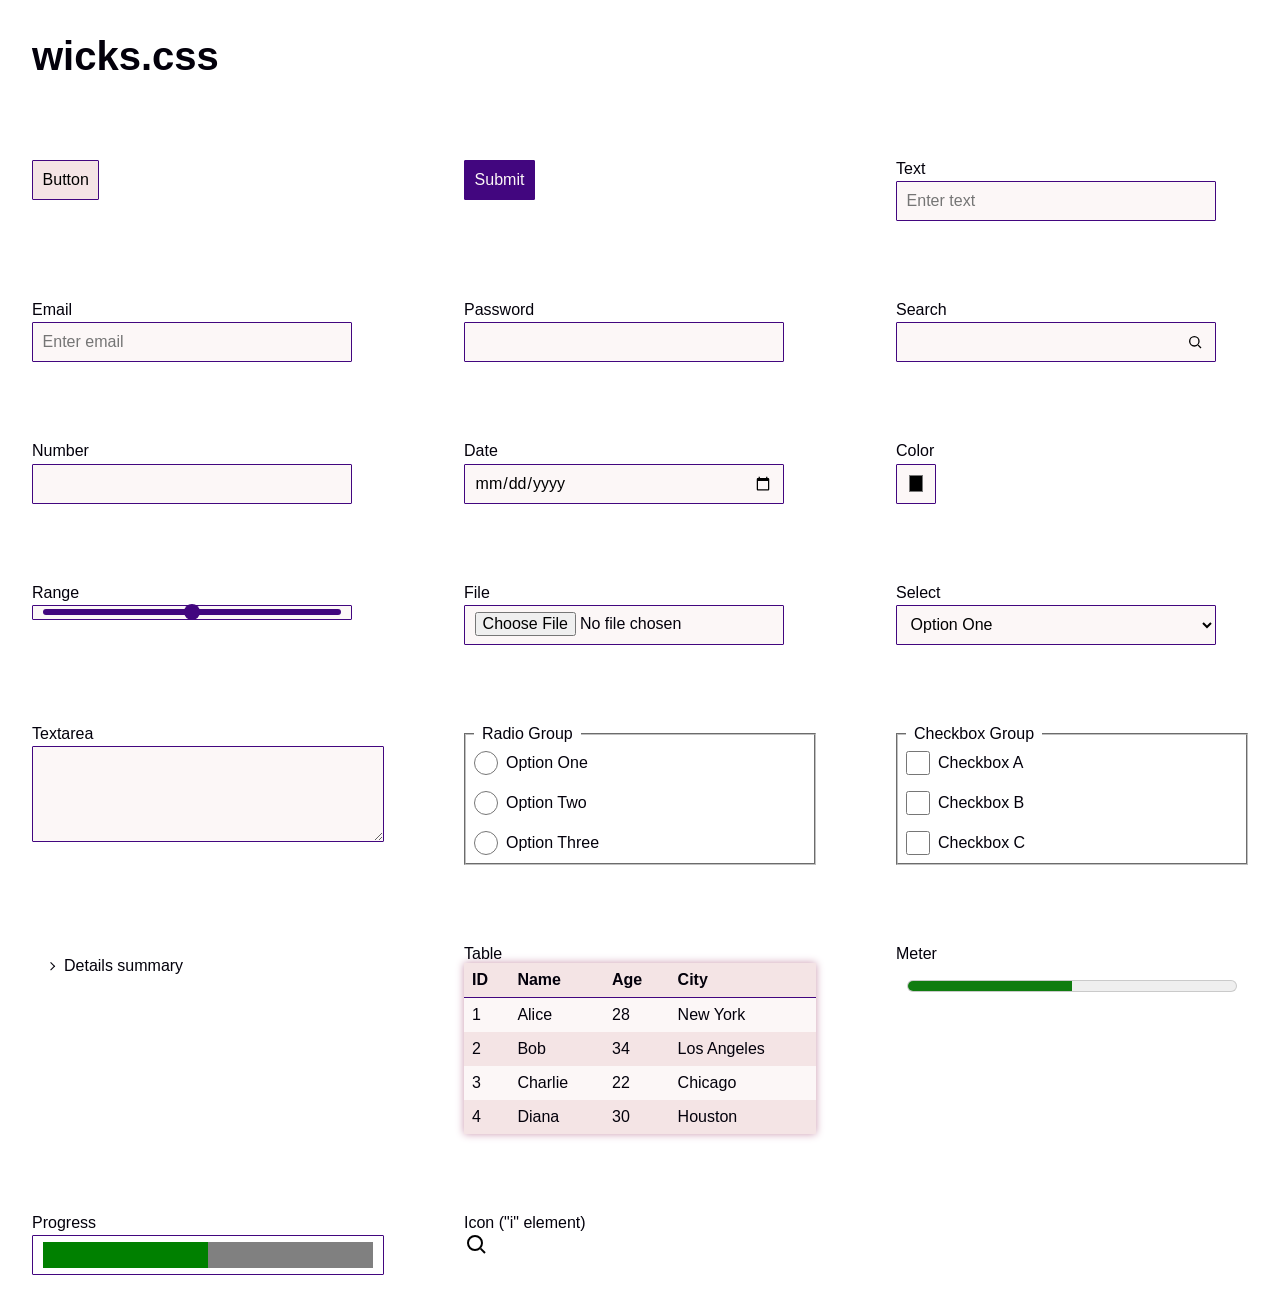
==== index.html @ b08d4894 "Initial commit" ====
<!DOCTYPE html>
<html>

<head>
    <link rel="stylesheet" href="wicks.css" />
    <style>
        body {
            margin: 0;
            padding: 2rem;
            display: grid;
            grid-template-columns: repeat(auto-fit, minmax(300px, 1fr));
            gap: 5rem;
        }
    </style>
</head>

<body>
    <div style="grid-column: 1/-1">
        <h1>wicks.css</h1>
    </div>

    <div>
        <button type="button">Button</button>
    </div>

    <div>
        <button type="submit">Submit</button>
    </div>

    <div>
        <label for="text">Text</label>
        <input id="text" type="text" placeholder="Enter text" />
    </div>

    <div>
        <label for="email">Email</label>
        <input id="email" type="email" placeholder="Enter email" />
    </div>

    <div>
        <label for="password">Password</label>
        <input id="password" type="password" />
    </div>

    <div>
        <label for="search">Search</label>
        <input id="search" type="search" />
    </div>

    <div>
        <label for="number">Number</label>
        <input id="number" type="number" />
    </div>

    <div>
        <label for="date">Date</label>
        <input id="date" type="date" />
    </div>

    <div>
        <label for="color">Color</label>
        <input id="color" type="color" />
    </div>

    <div>
        <label for="range">Range</label>
        <input id="range" type="range" min="0" max="100" />
    </div>

    <div>
        <label for="file">File</label>
        <input id="file" type="file" />
    </div>

    <div>
        <label for="select">Select</label>
        <select id="select">
            <option>Option One</option>
            <option>Option Two</option>
            <option>Option Three</option>
        </select>
    </div>

    <div>
        <label for="textarea">Textarea</label>
        <textarea id="textarea" rows="4"></textarea>
    </div>

    <div>
        <fieldset>
            <legend>Radio Group</legend>
            <div class="inline-group">
                <label>
                    <input type="radio" name="radio-group" value="one" />
                    Option One
                </label>
                <label>
                    <input type="radio" name="radio-group" value="two" />
                    Option Two
                </label>
                <label>
                    <input type="radio" name="radio-group" value="three" />
                    Option Three
                </label>
            </div>
        </fieldset>
    </div>

    <div>
        <fieldset>
            <legend>Checkbox Group</legend>
            <label>
                <input type="checkbox" value="a" name="checkbox" />
                Checkbox A
            </label>
            <label>
                <input type="checkbox" value="b" name="checkbox" />
                Checkbox B
            </label>
            <label>
                <input type="checkbox" value="c" name="checkbox" />
                Checkbox C
            </label>
        </fieldset>
    </div>



    <div>
        <details>
            <summary>Details summary</summary>
            <div>Details content</div>
        </details>
    </div>
    <div>

        <div>Table</div>
        <table>
            <thead>
                <tr>
                    <th>ID</th>
                    <th>Name</th>
                    <th>Age</th>
                    <th>City</th>
                </tr>
            </thead>
            <tbody>
                <tr>
                    <td>1</td>
                    <td>Alice</td>
                    <td>28</td>
                    <td>New York</td>
                </tr>
                <tr>
                    <td>2</td>
                    <td>Bob</td>
                    <td>34</td>
                    <td>Los Angeles</td>
                </tr>
                <tr>
                    <td>3</td>
                    <td>Charlie</td>
                    <td>22</td>
                    <td>Chicago</td>
                </tr>
                <tr>
                    <td>4</td>
                    <td>Diana</td>
                    <td>30</td>
                    <td>Houston</td>
                </tr>
            </tbody>
        </table>
    </div>

    <div>
        <label for="meter">Meter</label>
        <meter id="meter" min="0" max="100" value="50"></meter>
    </div>

    <div>
        <label for="progress">Progress</label>
        <progress id="progress" min="0" max="100" value="50"></progress>
    </div>

    <div>
        <div>Icon ("i" element)</div>
        <i data-icon="magnifying-glass"></i>
    </div>

</body>

</html>
---- wicks.css ----
/* sw.css v0.2 Feb 2026 */

:root {
    --primary: #3f568b;
    --primary: rgb(66, 6, 127);
    --secondary: rgb(233, 100, 52);
    --white: color-mix(in oklch, white 97%, var(--primary) 3%);
    --black: color-mix(in oklch, black 75%, var(--primary) 25%);
    --primaryLighter: color-mix(in oklch, white 90%, var(--primary) 10%);
    --primaryLight: color-mix(in oklch, white 60%, var(--primary) 40%);
    --primaryDark: color-mix(in oklch, black 25%, var(--primary) 75%);
    --primaryDarker: color-mix(in oklch, black 50%, var(--primary) 50%);
    --secondaryLighter: color-mix(in oklch, white 90%, var(--secondary) 10%);
    --secondaryLight: color-mix(in oklch, white 60%, var(--secondary) 40%);
    --secondaryDark: color-mix(in oklch, black 25%, var(--secondary) 75%);
    --secondaryDarker: color-mix(in oklch, black 50%, var(--secondary) 50%);



    --danger: red;

    --border: 1px solid var(--primary);
    --borderDanger: 1px solid var(--danger);
    --boxShadow: 0px 0px .5em var(--primaryLight);
    --boxShadowDark: 0px 0px .15em var(--primaryDark);
    --boxShadowInset: 0px 0px 0px .03em var(--primary) inset;

    --dropShadow: drop-shadow(0px 0px 2px var(--primaryDark));


    font: normal 16px Segoe UI, Roboto, Helvetica Neue, Arial, sans-serif;
    color: var(--black);
    accent-color: var(--primaryLight);
    box-sizing: border-box;
    interpolate-size: allow-keywords;

}

* {
    font: inherit;
    margin: 0;
    padding: 0;
    scrollbar-width: thin;
    scrollbar-color: #888 transparent;

    accent-color: var(--primaryLight);

    &,
    &::before,
    &::after {
        box-sizing: border-box;
    }

    &::-webkit-scrollbar {
        width: 3px;
        height: 3px;
    }

    &::-webkit-scrollbar-thumb {
        background: #ccc;
        border-radius: 3px;
    }

    &::-webkit-scrollbar-track {
        background: transparent;
    }
}

::selection {
    background-color: var(--primary);
    color: var(--white);
}


h1, h2, h3, h4, h5, h6 {
  font-weight: 600;
  line-height: 1.2;
}

h1 { font-size: 2.5rem; }
h2 { font-size: 2rem; }
h3 { font-size: 1.75rem; }
h4 { font-size: 1.5rem; }
h5 { font-size: 1.25rem; }
h6 { font-size: 1rem; }

p {
  margin: 0 0 1rem 0;
  line-height: 1.6;
}



a {
    color: var(--secondary);
    text-decoration-line: underline;
    text-decoration-color: transparent;
    text-decoration-thickness: 1px;
    text-underline-offset: 0.15em;
    transition: color 0.1s ease-out, background-color 0.1s ease-out, text-decoration-color 0.1s ease-out, box-shadow 0.1s ease-out;

    &:link {
        text-decoration-color: transparent;
    }

    &:visited {
        color: var(--secondaryDark);
    }

    &:hover {
        text-decoration-color: initial;
    }

    &:focus {
        outline: none;
    }

    &:focus-visible {
        text-decoration-color: initial;
        box-shadow: var(--boxShadow);
    }

    &:active {
        color: var(--secondaryDark);
        text-decoration-color: var(--secondaryDark);
    }
}



ul,
ol {
    list-style: none;
}

label {
    display: block;
    width: fit-content;
    margin-bottom: .2em;
}

label:has(input[type="checkbox"]),
label:has(input[type="radio"]) {
    width: 100%;
    display: grid;
    grid-template-columns: min-content 1fr;
    align-items: center;
    justify-items: start;
    gap: .5em;
    padding: .5em;
    margin: 0px;
    cursor: pointer;
    border-radius: .2em;
    transition: background-color .1s ease-out;
    user-select: none;

    /* &:focus-within {
        box-shadow: var(--boxShadow), var(--boxShadowInset);
    } */

    &:hover {
        background-color: var(--primaryLighter);
    }


}

input[type="radio"],
input[type="checkbox"] {
    cursor: pointer;

    height: 1.5rem;
    width: 1.5rem;
    accent-color: var(--secondary);

    &:focus,
    focus-visible {
        /* outline: 0px; */
    }
}

button,
select,
input:not([type="checkbox"], [type="radio"]),
textarea,
meter,
progress {

    width: 100%;
    height: 2.5rem;
    display: block;
    padding: .4rem .6rem;
    outline: 0;
    border: var(--border);
    border-radius: 1px;

    &:disabled {
        /* Probably needs to be more gray */
        cursor: initial;
        opacity: .7;
        filter: grayscale(.8)
    }

    &:hover:not(:disabled, :focus, :focus-visible, :focus-within) {
        box-shadow: var(--boxShadow);
    }

    &:is(form.submitted :invalid) {
        border: var(--borderDanger);
    }

    &:focus,
    &:focus-within,
    &:focus-visible {
        /* box-shadow: var(--boxShadow), var(--boxShadowInset); */
        filter: drop-shadow(0px 0px 2px var(--primaryDark));
    }

    &:is(button) {
        display: grid;
        place-items: center;
        min-width: 4rem;
        width: fit-content;
        max-width: 100%;
        /* todo Text will wrap, needs line stuff to keep it on 1 line */
        text-wrap: balance;
        user-select: none;
        cursor: pointer;
        background-color: var(--primaryLighter);

        &:active:not(:disabled) {
            box-shadow: var(--boxShadow), var(--boxShadowInset), var(--boxShadowDark);
        }

        &[type="submit"] {
            /* Needs better focus state */
            color: var(--white);
            background-color: var(--primary);
        }

        &.danger {
            color: var(--white);
            background-color: var(--danger);
        }
    }

    &:is(select) {
        cursor: pointer;
        background-color: var(--white);
        width: clamp(7rem, 20rem, 100%);

        &:focus,
        &:focus-visible {
            background-color: var(--primaryLighter);
        }
    }

    &:is(input) {
        background-color: var(--white);
        width: clamp(7rem, 20rem, 100%);


        &:focus,
        &:focus-visible {
            background-color: var(--primaryLighter);
        }

        &[type="color"] {
            aspect-ratio: 1/1;
            width: unset;
            cursor: pointer;
        }

        &[type="search"] {
            --magnifyingGlass: url("data:image/svg+xml,%3Csvg xmlns='http://www.w3.org/2000/svg' viewBox='0 0 24 24' fill='none' stroke='currentColor' stroke-width='2'%3E%3Ccircle cx='11' cy='11' r='7'/%3E%3Cline x1='16.65' y1='16.65' x2='21' y2='21'/%3E%3C/svg%3E");
            background-image: var(--magnifyingGlass);
            background-repeat: no-repeat;
            background-size: 1rem;
            background-position: right 0.75rem center;
            padding-right: 2rem;
        }
    }

    &:is(textarea) {
        min-height: 6rem;
        resize: vertical;
        background-color: var(--white);

        &:focus,
        &:focus-visible {
            background-color: var(--primaryLighter);
        }
    }
}

fieldset {

    legend {
        cursor: default;
        margin: 0 .5rem;
        padding: 0 .5rem;
    }

}

form {
    display: grid;
    row-gap: .5rem;
    column-gap: 1.5rem;
    align-items: end;
    grid-template-columns: 1fr;
    padding: 1rem;
    min-width: 95vw;
    max-width: fit-content;

    .button-row {
        grid-column: 1/-1;
        margin-top: 1rem;
        display: flex;
        justify-content: end;
        gap: 1rem;
    }
}

table {
    width: 100%;
    border-collapse: collapse;
    background-color: var(--white);
    box-shadow: var(--boxShadow);
    color: var(--black);

    th,
    td {
        padding: .5em;
        text-align: left;
        vertical-align: middle;
    }

    thead {
        background-color: var(--primaryLighter);
        font-weight: 600;

        th {
            border-bottom: 1px solid var(--primary);
        }
    }

    tbody {
        tr {
            &:nth-child(even) {
                background-color: var(--primaryLighter);
            }
        }
    }

    tfoot {
        background-color: var(--primaryLighter);
        font-weight: 500;

        td {
            border-top: 1px solid var(--primary);
        }
    }

}

i {
    display: block;
    height: 1.5rem;
    width: 1.5rem;

    &::before {
        content: "";
        display: block;
        background-repeat: no-repeat;
        background-size: 1rem;
        background-position: right 0.75rem center;
    }

    &[data-icon="magnifying-glass"] {
        background-image: url("data:image/svg+xml,%3Csvg xmlns='http://www.w3.org/2000/svg' viewBox='0 0 24 24' fill='none' stroke='currentColor' stroke-width='2'%3E%3Ccircle cx='11' cy='11' r='7'/%3E%3Cline x1='16.65' y1='16.65' x2='21' y2='21'/%3E%3C/svg%3E");
    }

}

@property --caret-angle {
    syntax: "<angle>";
    inherits: true;
    initial-value: -45deg;
}

details {
    --angle: -45deg;
    overflow: hidden;

    summary {
        display: flex;
        align-items: center;
        gap: 0.6rem;
        cursor: pointer;
        padding: 0.75rem 1rem;
        user-select: none;
        list-style: none;

        &::marker,
        &::-webkit-details-marker {
            display: none;
            content: "";
        }

        &::before {
            content: "";
            width: 0.4rem;
            height: 0.4rem;
            border-right: 1.5px solid currentColor;
            border-bottom: 1.5px solid currentColor;
            transform: rotate(var(--caret-angle));
            transform-origin: center;
            transition: --caret-angle 0.1s ease-out;
            flex: none;
        }

        &:hover {
            background: var(--primaryLighter);
        }

        &:active {
            background: var(--primaryLight);
        }
    }

    &[open] {
        box-shadow: var(--boxShadow);
        --caret-angle: 45deg;

        summary {
            background-color: var(--primaryLighter);
        }

    }

    &::details-content {
        block-size: 0;
        overflow: hidden;
        content-visibility: hidden;
        transition: block-size 0.2s ease-out, content-visibility 0.2s allow-discrete;
    }

    &[open]::details-content {
        block-size: auto;
        content-visibility: visible;
    }
}

progress {}

meter {}

input[type="range"] {
    -webkit-appearance: none;
    /* removes default styling */
    width: 200px;
    height: 6px;
    background: transparent;
    /* needed for Firefox */
    cursor: pointer;
}

/* Chrome, Safari, Edge */
input[type="range"]::-webkit-slider-runnable-track {
    height: 6px;
    background: var(--primary);
    border-radius: 3px;
}

/* Firefox */
input[type="range"]::-moz-range-track {
    height: 6px;
    background: var(--primary);
    border-radius: 3px;
}

/* Thumb styling (optional) */
input[type="range"]::-webkit-slider-thumb {
    -webkit-appearance: none;
    width: 16px;
    height: 16px;
    background: var(--primary);
    border-radius: 50%;
    margin-top: -5px;
    /* centers thumb on track */
}

input[type="range"]::-moz-range-thumb {
    width: 16px;
    height: 16px;
    background: var(--primary);
    border-radius: 50%;
    border: none;
}

/* Card */
article {

}

section {

}

aside {

}
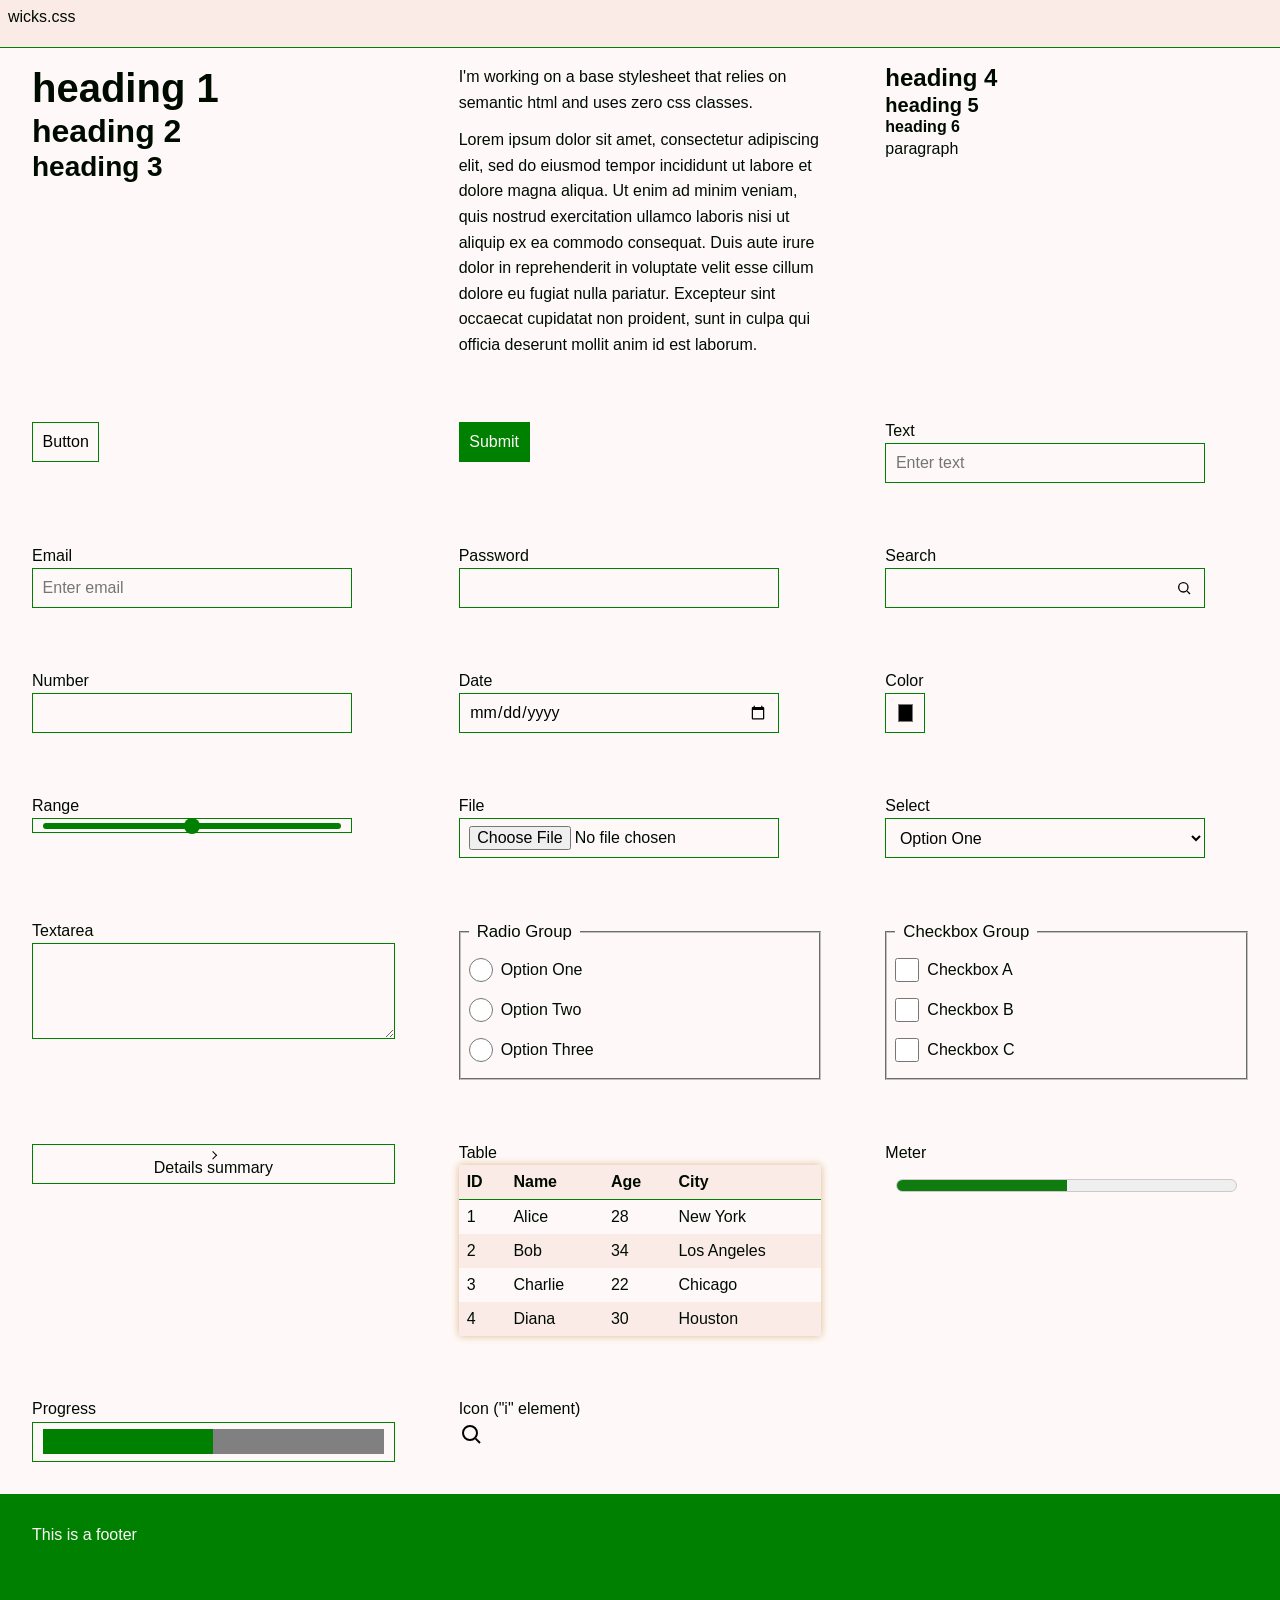
==== commit 1229a2ea: "update" ====
--- a/index.html
+++ b/index.html
@@ -2,191 +2,210 @@
 <html>
 
 <head>
+    <title>wicks.css</title>
     <link rel="stylesheet" href="wicks.css" />
-    <style>
-        body {
-            margin: 0;
-            padding: 2rem;
-            display: grid;
-            grid-template-columns: repeat(auto-fit, minmax(300px, 1fr));
-            gap: 5rem;
-        }
-    </style>
 </head>
 
 <body>
-    <div style="grid-column: 1/-1">
-        <h1>wicks.css</h1>
-    </div>
-
-    <div>
-        <button type="button">Button</button>
-    </div>
-
-    <div>
-        <button type="submit">Submit</button>
-    </div>
-
-    <div>
-        <label for="text">Text</label>
-        <input id="text" type="text" placeholder="Enter text" />
-    </div>
-
-    <div>
-        <label for="email">Email</label>
-        <input id="email" type="email" placeholder="Enter email" />
-    </div>
-
-    <div>
-        <label for="password">Password</label>
-        <input id="password" type="password" />
-    </div>
-
-    <div>
-        <label for="search">Search</label>
-        <input id="search" type="search" />
-    </div>
-
-    <div>
-        <label for="number">Number</label>
-        <input id="number" type="number" />
-    </div>
-
-    <div>
-        <label for="date">Date</label>
-        <input id="date" type="date" />
-    </div>
-
-    <div>
-        <label for="color">Color</label>
-        <input id="color" type="color" />
-    </div>
-
-    <div>
-        <label for="range">Range</label>
-        <input id="range" type="range" min="0" max="100" />
-    </div>
-
-    <div>
-        <label for="file">File</label>
-        <input id="file" type="file" />
-    </div>
-
-    <div>
-        <label for="select">Select</label>
-        <select id="select">
-            <option>Option One</option>
-            <option>Option Two</option>
-            <option>Option Three</option>
-        </select>
-    </div>
-
-    <div>
-        <label for="textarea">Textarea</label>
-        <textarea id="textarea" rows="4"></textarea>
-    </div>
-
-    <div>
-        <fieldset>
-            <legend>Radio Group</legend>
-            <div class="inline-group">
+    <header>
+        wicks.css
+    </header>
+
+    <main style="display: grid; grid-template-columns: repeat(auto-fit, minmax(300px, 1fr)); gap: 4rem;">
+
+        <div>
+            <h1>heading 1</h1>
+            <h2>heading 2</h2>
+            <h3>heading 3</h3>
+        </div>
+
+        <div>
+            <p>I'm working on a base stylesheet that relies on semantic html and uses zero css classes.</p>
+
+            <p>Lorem ipsum dolor sit amet, consectetur adipiscing elit, sed do eiusmod tempor incididunt ut labore et
+                dolore magna aliqua. Ut enim ad minim veniam, quis nostrud exercitation ullamco laboris nisi ut aliquip
+                ex ea commodo consequat. Duis aute irure dolor in reprehenderit in voluptate velit esse cillum dolore eu
+                fugiat nulla pariatur. Excepteur sint occaecat cupidatat non proident, sunt in culpa qui officia
+                deserunt mollit anim id est laborum.</p>
+        </div>
+
+        <div>
+            <h4>heading 4</h4>
+            <h5>heading 5</h5>
+            <h6>heading 6</h6>
+            <p>paragraph</p>
+        </div>
+        <div>
+            <button type="button">Button</button>
+        </div>
+
+        <div>
+            <button type="submit">Submit</button>
+        </div>
+
+        <div>
+            <label for="text">Text</label>
+            <input id="text" type="text" placeholder="Enter text" />
+        </div>
+
+        <div>
+            <label for="email">Email</label>
+            <input id="email" type="email" placeholder="Enter email" />
+        </div>
+
+        <div>
+            <label for="password">Password</label>
+            <input id="password" type="password" />
+        </div>
+
+        <div>
+            <label for="search">Search</label>
+            <input id="search" type="search" />
+        </div>
+
+        <div>
+            <label for="number">Number</label>
+            <input id="number" type="number" />
+        </div>
+
+        <div>
+            <label for="date">Date</label>
+            <input id="date" type="date" />
+        </div>
+
+        <div>
+            <label for="color">Color</label>
+            <input id="color" type="color" />
+        </div>
+
+        <div>
+            <label for="range">Range</label>
+            <input id="range" type="range" min="0" max="100" />
+        </div>
+
+        <div>
+            <label for="file">File</label>
+            <input id="file" type="file" />
+        </div>
+
+        <div>
+            <label for="select">Select</label>
+            <select id="select">
+                <option>Option One</option>
+                <option>Option Two</option>
+                <option>Option Three</option>
+            </select>
+        </div>
+
+        <div>
+            <label for="textarea">Textarea</label>
+            <textarea id="textarea" rows="4"></textarea>
+        </div>
+
+        <div>
+            <fieldset>
+                <legend>Radio Group</legend>
+                <div class="inline-group">
+                    <label>
+                        <input type="radio" name="radio-group" value="one" />
+                        Option One
+                    </label>
+                    <label>
+                        <input type="radio" name="radio-group" value="two" />
+                        Option Two
+                    </label>
+                    <label>
+                        <input type="radio" name="radio-group" value="three" />
+                        Option Three
+                    </label>
+                </div>
+            </fieldset>
+        </div>
+
+        <div>
+            <fieldset>
+                <legend>Checkbox Group</legend>
                 <label>
-                    <input type="radio" name="radio-group" value="one" />
-                    Option One
+                    <input type="checkbox" value="a" name="checkbox" />
+                    Checkbox A
                 </label>
                 <label>
-                    <input type="radio" name="radio-group" value="two" />
-                    Option Two
+                    <input type="checkbox" value="b" name="checkbox" />
+                    Checkbox B
                 </label>
                 <label>
-                    <input type="radio" name="radio-group" value="three" />
-                    Option Three
+                    <input type="checkbox" value="c" name="checkbox" />
+                    Checkbox C
                 </label>
-            </div>
-        </fieldset>
-    </div>
-
-    <div>
-        <fieldset>
-            <legend>Checkbox Group</legend>
-            <label>
-                <input type="checkbox" value="a" name="checkbox" />
-                Checkbox A
-            </label>
-            <label>
-                <input type="checkbox" value="b" name="checkbox" />
-                Checkbox B
-            </label>
-            <label>
-                <input type="checkbox" value="c" name="checkbox" />
-                Checkbox C
-            </label>
-        </fieldset>
-    </div>
-
-
-
-    <div>
-        <details>
-            <summary>Details summary</summary>
-            <div>Details content</div>
-        </details>
-    </div>
-    <div>
-
-        <div>Table</div>
-        <table>
-            <thead>
-                <tr>
-                    <th>ID</th>
-                    <th>Name</th>
-                    <th>Age</th>
-                    <th>City</th>
-                </tr>
-            </thead>
-            <tbody>
-                <tr>
-                    <td>1</td>
-                    <td>Alice</td>
-                    <td>28</td>
-                    <td>New York</td>
-                </tr>
-                <tr>
-                    <td>2</td>
-                    <td>Bob</td>
-                    <td>34</td>
-                    <td>Los Angeles</td>
-                </tr>
-                <tr>
-                    <td>3</td>
-                    <td>Charlie</td>
-                    <td>22</td>
-                    <td>Chicago</td>
-                </tr>
-                <tr>
-                    <td>4</td>
-                    <td>Diana</td>
-                    <td>30</td>
-                    <td>Houston</td>
-                </tr>
-            </tbody>
-        </table>
-    </div>
-
-    <div>
-        <label for="meter">Meter</label>
-        <meter id="meter" min="0" max="100" value="50"></meter>
-    </div>
-
-    <div>
-        <label for="progress">Progress</label>
-        <progress id="progress" min="0" max="100" value="50"></progress>
-    </div>
-
-    <div>
-        <div>Icon ("i" element)</div>
-        <i data-icon="magnifying-glass"></i>
-    </div>
+            </fieldset>
+        </div>
+
+        <div>
+            <details>
+                <summary>Details summary</summary>
+                <div>Details content</div>
+            </details>
+        </div>
+        <div>
+
+            <div style="margin-bottom: .2rem;">Table</div>
+            <table>
+                <thead>
+                    <tr>
+                    <tr>
+                        <th>ID</th>
+                        <th>Name</th>
+                        <th>Age</th>
+                        <th>City</th>
+                    </tr>
+                </thead>
+                <tbody>
+                    <tr>
+                        <td>1</td>
+                        <td>Alice</td>
+                        <td>28</td>
+                        <td>New York</td>
+                    </tr>
+                    <tr>
+                        <td>2</td>
+                        <td>Bob</td>
+                        <td>34</td>
+                        <td>Los Angeles</td>
+                    </tr>
+                    <tr>
+                        <td>3</td>
+                        <td>Charlie</td>
+                        <td>22</td>
+                        <td>Chicago</td>
+                    </tr>
+                    <tr>
+                        <td>4</td>
+                        <td>Diana</td>
+                        <td>30</td>
+                        <td>Houston</td>
+                    </tr>
+                </tbody>
+            </table>
+        </div>
+
+        <div>
+            <label for="meter">Meter</label>
+            <meter id="meter" min="0" max="100" value="50"></meter>
+        </div>
+
+        <div>
+            <label for="progress">Progress</label>
+            <progress id="progress" min="0" max="100" value="50"></progress>
+        </div>
+
+        <div>
+            <div style="margin-bottom: .2rem;">Icon ("i" element)</div>
+            <i data-icon="magnifying-glass"></i>
+        </div>
+
+    </main>
+
+    <footer>This is a footer</footer>
 
 </body>
 
--- a/wicks.css
+++ b/wicks.css
@@ -1,513 +1,592 @@
-/* sw.css v0.2 Feb 2026 */
-
-:root {
-    --primary: #3f568b;
-    --primary: rgb(66, 6, 127);
-    --secondary: rgb(233, 100, 52);
-    --white: color-mix(in oklch, white 97%, var(--primary) 3%);
-    --black: color-mix(in oklch, black 75%, var(--primary) 25%);
-    --primaryLighter: color-mix(in oklch, white 90%, var(--primary) 10%);
-    --primaryLight: color-mix(in oklch, white 60%, var(--primary) 40%);
-    --primaryDark: color-mix(in oklch, black 25%, var(--primary) 75%);
-    --primaryDarker: color-mix(in oklch, black 50%, var(--primary) 50%);
-    --secondaryLighter: color-mix(in oklch, white 90%, var(--secondary) 10%);
-    --secondaryLight: color-mix(in oklch, white 60%, var(--secondary) 40%);
-    --secondaryDark: color-mix(in oklch, black 25%, var(--secondary) 75%);
-    --secondaryDarker: color-mix(in oklch, black 50%, var(--secondary) 50%);
-
-
-
-    --danger: red;
-
-    --border: 1px solid var(--primary);
-    --borderDanger: 1px solid var(--danger);
-    --boxShadow: 0px 0px .5em var(--primaryLight);
-    --boxShadowDark: 0px 0px .15em var(--primaryDark);
-    --boxShadowInset: 0px 0px 0px .03em var(--primary) inset;
-
-    --dropShadow: drop-shadow(0px 0px 2px var(--primaryDark));
-
-
-    font: normal 16px Segoe UI, Roboto, Helvetica Neue, Arial, sans-serif;
-    color: var(--black);
-    accent-color: var(--primaryLight);
-    box-sizing: border-box;
-    interpolate-size: allow-keywords;
-
-}
-
-* {
-    font: inherit;
-    margin: 0;
-    padding: 0;
-    scrollbar-width: thin;
-    scrollbar-color: #888 transparent;
-
-    accent-color: var(--primaryLight);
-
-    &,
-    &::before,
-    &::after {
+/* wicks.css v0.2 Feb 2026 */
+@layer sw {
+
+
+    :root {
+        --primary: #3f568b;
+        --primary: rgb(66 6 127);
+        --primary: green;
+        /* --secondary: rgb(233 100 52); */
+        --secondary: green;
+        --white: color-mix(in oklch, white 97%, var(--primary) 3%);
+        --black: color-mix(in oklch, black 75%, var(--primary) 25%);
+        --primaryLighter: color-mix(in oklch, white 90%, var(--primary) 10%);
+        --primaryLight: color-mix(in oklch, white 60%, var(--primary) 40%);
+        --primaryDark: color-mix(in oklch, black 25%, var(--primary) 75%);
+        --primaryDarker: color-mix(in oklch, black 50%, var(--primary) 50%);
+        --secondaryLighter: color-mix(in oklch, white 90%, var(--secondary) 10%);
+        --secondaryLight: color-mix(in oklch, white 60%, var(--secondary) 40%);
+        --secondaryDark: color-mix(in oklch, black 25%, var(--secondary) 75%);
+        --secondaryDarker: color-mix(in oklch, black 50%, var(--secondary) 50%);
+
+
+
+        --danger: red;
+
+        --border: 1px solid var(--primary);
+        --borderDanger: 1px solid var(--danger);
+        --boxShadow: 0px 0px .5em var(--primaryLight);
+        --boxShadowDark: 0px 0px .15em var(--primaryDark);
+        --boxShadowInset: 0px 0px 0px .03em var(--primary) inset;
+
+        --dropShadow: drop-shadow(0px 0px 2px var(--primaryDark));
+
+
+        --headerHeight: 3rem;
+
+
+        font: normal 16px Segoe UI, Roboto, Helvetica Neue, Arial, sans-serif;
+        color: var(--black);
+        accent-color: var(--primaryLight);
         box-sizing: border-box;
-    }
-
-    &::-webkit-scrollbar {
-        width: 3px;
-        height: 3px;
-    }
-
-    &::-webkit-scrollbar-thumb {
-        background: #ccc;
-        border-radius: 3px;
-    }
-
-    &::-webkit-scrollbar-track {
-        background: transparent;
-    }
-}
-
-::selection {
-    background-color: var(--primary);
-    color: var(--white);
-}
-
-
-h1, h2, h3, h4, h5, h6 {
-  font-weight: 600;
-  line-height: 1.2;
-}
-
-h1 { font-size: 2.5rem; }
-h2 { font-size: 2rem; }
-h3 { font-size: 1.75rem; }
-h4 { font-size: 1.5rem; }
-h5 { font-size: 1.25rem; }
-h6 { font-size: 1rem; }
-
-p {
-  margin: 0 0 1rem 0;
-  line-height: 1.6;
-}
-
-
-
-a {
-    color: var(--secondary);
-    text-decoration-line: underline;
-    text-decoration-color: transparent;
-    text-decoration-thickness: 1px;
-    text-underline-offset: 0.15em;
-    transition: color 0.1s ease-out, background-color 0.1s ease-out, text-decoration-color 0.1s ease-out, box-shadow 0.1s ease-out;
-
-    &:link {
+        interpolate-size: allow-keywords;
+
+    }
+
+    html,
+    body {
+        background-color: var(--white);
+        /* scrollbar-gutter: ; */
+    }
+
+
+    * {
+        font: inherit;
+        margin: 0;
+        padding: 0;
+        scrollbar-width: thin;
+        scrollbar-color: #888 transparent;
+
+        accent-color: var(--primaryLight);
+
+        &,
+        &::before,
+        &::after {
+            box-sizing: border-box;
+        }
+
+        &::-webkit-scrollbar {
+            width: 3px;
+            height: 3px;
+        }
+
+        &::-webkit-scrollbar-thumb {
+            background: #ccc;
+            border-radius: 3px;
+        }
+
+        &::-webkit-scrollbar-track {
+            background: transparent;
+        }
+    }
+
+    ::selection {
+        background-color: var(--primary);
+        color: var(--white);
+    }
+
+
+    h1,
+    h2,
+    h3,
+    h4,
+    h5,
+    h6 {
+        font-weight: 600;
+        line-height: 1.2;
+    }
+
+    h1 {
+        font-size: 2.5rem;
+    }
+
+    h2 {
+        font-size: 2rem;
+    }
+
+    h3 {
+        font-size: 1.75rem;
+    }
+
+    h4 {
+        font-size: 1.5rem;
+    }
+
+    h5 {
+        font-size: 1.25rem;
+    }
+
+    h6 {
+        font-size: 1rem;
+    }
+
+    p {
+
+        line-height: 1.6;
+        text-wrap: balance;
+        text-wrap: pretty;
+
+        &:not(:last-of-type) {
+            margin-bottom: .75rem;
+        }
+    }
+
+
+
+    a {
+        color: var(--secondary);
+        text-decoration-line: underline;
         text-decoration-color: transparent;
-    }
-
-    &:visited {
-        color: var(--secondaryDark);
-    }
-
-    &:hover {
-        text-decoration-color: initial;
-    }
-
-    &:focus {
-        outline: none;
-    }
-
-    &:focus-visible {
-        text-decoration-color: initial;
-        box-shadow: var(--boxShadow);
-    }
-
-    &:active {
-        color: var(--secondaryDark);
-        text-decoration-color: var(--secondaryDark);
-    }
-}
-
-
-
-ul,
-ol {
-    list-style: none;
-}
-
-label {
-    display: block;
-    width: fit-content;
-    margin-bottom: .2em;
-}
-
-label:has(input[type="checkbox"]),
-label:has(input[type="radio"]) {
-    width: 100%;
-    display: grid;
-    grid-template-columns: min-content 1fr;
-    align-items: center;
-    justify-items: start;
-    gap: .5em;
-    padding: .5em;
-    margin: 0px;
-    cursor: pointer;
-    border-radius: .2em;
-    transition: background-color .1s ease-out;
-    user-select: none;
-
-    /* &:focus-within {
+        text-decoration-thickness: 1px;
+        text-underline-offset: 0.15em;
+        transition: color 0.1s ease-out, background-color 0.1s ease-out, text-decoration-color 0.1s ease-out, box-shadow 0.1s ease-out;
+
+        &:link {
+            text-decoration-color: transparent;
+        }
+
+        &:visited {
+            color: var(--secondaryDark);
+        }
+
+        &:hover {
+            text-decoration-color: initial;
+        }
+
+        &:focus {
+            outline: none;
+        }
+
+        &:focus-visible {
+            text-decoration-color: initial;
+            box-shadow: var(--boxShadow);
+        }
+
+        &:active {
+            color: var(--secondaryDark);
+            text-decoration-color: var(--secondaryDark);
+        }
+    }
+
+
+
+    ul,
+    ol {
+        list-style: none;
+    }
+
+    label {
+        display: block;
+        width: fit-content;
+        margin-bottom: .2em;
+    }
+
+    label:has(input[type="checkbox"]),
+    label:has(input[type="radio"]) {
+        margin: 0;
+        width: 100%;
+        display: grid;
+        align-items: center;
+        justify-items: start;
+        grid-template-columns: min-content 1fr;
+
+        gap: .5rem;
+        padding: .5rem;
+
+        cursor: pointer;
+        border-radius: .2em;
+        transition: background-color .1s ease-out;
+        user-select: none;
+
+        /* &:focus-within {
         box-shadow: var(--boxShadow), var(--boxShadowInset);
     } */
 
-    &:hover {
-        background-color: var(--primaryLighter);
-    }
-
-
-}
-
-input[type="radio"],
-input[type="checkbox"] {
-    cursor: pointer;
-
-    height: 1.5rem;
-    width: 1.5rem;
-    accent-color: var(--secondary);
-
-    &:focus,
-    focus-visible {
-        /* outline: 0px; */
-    }
-}
-
-button,
-select,
-input:not([type="checkbox"], [type="radio"]),
-textarea,
-meter,
-progress {
-
-    width: 100%;
-    height: 2.5rem;
-    display: block;
-    padding: .4rem .6rem;
-    outline: 0;
-    border: var(--border);
-    border-radius: 1px;
-
-    &:disabled {
-        /* Probably needs to be more gray */
-        cursor: initial;
-        opacity: .7;
-        filter: grayscale(.8)
-    }
-
-    &:hover:not(:disabled, :focus, :focus-visible, :focus-within) {
+        &:hover {
+            background-color: var(--primaryLighter);
+        }
+
+
+    }
+
+    input[type="radio"],
+    input[type="checkbox"] {
+        cursor: pointer;
+        height: 1.5rem;
+        width: 1.5rem;
+        accent-color: var(--secondary);
+
+        &:focus,
+        focus-visible {
+            /* outline: 0px; */
+        }
+    }
+
+    button,
+    select,
+    input:not([type="checkbox"], [type="radio"]),
+    textarea,
+    details:not([open]) summary,
+    meter,
+    progress {
+
+        display: block;
+        width: 100%;
+        height: 2.5rem;
+        padding: .4rem .6rem;
+        outline: 0;
+        border: var(--border);
+        background-color: var(--white);
+
+        &:disabled {
+            /* Probably needs to be more gray */
+            cursor: initial;
+            opacity: .7;
+            filter: grayscale(.8)
+        }
+
+        &:hover:not(:disabled, :focus, :focus-visible, :focus-within) {
+            box-shadow: var(--boxShadow);
+        }
+
+        /* &:is(form.submitted :invalid) {
+        border: var(--borderDanger);
+    } */
+
+        &:focus,
+        &:focus-within,
+        &:focus-visible {
+            /* box-shadow: var(--boxShadow), var(--boxShadowInset); */
+            filter: drop-shadow(0px 0px 2px var(--primaryDark));
+        }
+
+        &:is(button),
+        &:is(summary) {
+            display: grid;
+            place-items: center;
+            min-width: 4rem;
+            width: fit-content;
+            max-width: 100%;
+            /* todo Text will wrap, needs line stuff to keep it on 1 line */
+            text-wrap: balance;
+            user-select: none;
+            cursor: pointer;
+            /* background-color: var(--primaryLighter); */
+
+            &:active:not(:disabled) {
+                box-shadow: var(--boxShadow), var(--boxShadowInset), var(--boxShadowDark);
+            }
+
+            &[type="submit"] {
+                /* Needs better focus state */
+                color: var(--white);
+                background-color: var(--primary);
+            }
+
+        }
+
+        &:is(select) {
+            /* appearance: none; */
+            cursor: pointer;
+            background-color: var(--white);
+            width: clamp(7rem, 20rem, 100%);
+
+            &:focus,
+            &:focus-visible {
+                background-color: var(--primaryLighter);
+            }
+        }
+
+        &:is(input) {
+            background-color: var(--white);
+            width: clamp(7rem, 20rem, 100%);
+
+
+            &:focus,
+            &:focus-visible {
+                background-color: var(--primaryLighter);
+            }
+
+            &[type="color"] {
+                aspect-ratio: 1/1;
+                width: unset;
+                cursor: pointer;
+            }
+
+            &[type="search"] {
+                --magnifyingGlass: url("data:image/svg+xml,%3Csvg xmlns='http://www.w3.org/2000/svg' viewBox='0 0 24 24' fill='none' stroke='currentColor' stroke-width='2'%3E%3Ccircle cx='11' cy='11' r='7'/%3E%3Cline x1='16.65' y1='16.65' x2='21' y2='21'/%3E%3C/svg%3E");
+                background-image: var(--magnifyingGlass);
+                background-repeat: no-repeat;
+                background-size: 1rem;
+                background-position: right 0.75rem center;
+                padding-right: 2rem;
+            }
+        }
+
+        &:is(textarea) {
+            min-height: 6rem;
+            resize: vertical;
+            background-color: var(--white);
+
+            &:focus,
+            &:focus-visible {
+                background-color: var(--primaryLighter);
+            }
+        }
+    }
+
+    fieldset {
+        padding: .5rem 0;
+
+        legend {
+            cursor: default;
+            margin: 0 .5rem;
+            padding: 0 .5rem;
+            font-size: 1.05rem;
+        }
+
+
+        label:has(input[type="radio"]),
+        label:has(input[type="checkbox"]) {
+            border-radius: 0;
+        }
+
+    }
+
+    form {
+        display: grid;
+        row-gap: .5rem;
+        column-gap: 1.5rem;
+        align-items: end;
+        grid-template-columns: 1fr;
+        padding: 1rem;
+        min-width: 95vw;
+        max-width: fit-content;
+
+        .button-row,
+        div:has(button[type="submit"]) {
+            grid-column: 1/-1;
+            margin-top: 1rem;
+            display: flex;
+            justify-content: end;
+            gap: 1rem;
+        }
+    }
+
+    table {
+        width: 100%;
+        border-collapse: collapse;
+        background-color: var(--white);
         box-shadow: var(--boxShadow);
-    }
-
-    &:is(form.submitted :invalid) {
-        border: var(--borderDanger);
-    }
-
-    &:focus,
-    &:focus-within,
-    &:focus-visible {
-        /* box-shadow: var(--boxShadow), var(--boxShadowInset); */
-        filter: drop-shadow(0px 0px 2px var(--primaryDark));
-    }
-
-    &:is(button) {
-        display: grid;
-        place-items: center;
-        min-width: 4rem;
-        width: fit-content;
-        max-width: 100%;
-        /* todo Text will wrap, needs line stuff to keep it on 1 line */
-        text-wrap: balance;
-        user-select: none;
-        cursor: pointer;
-        background-color: var(--primaryLighter);
-
-        &:active:not(:disabled) {
-            box-shadow: var(--boxShadow), var(--boxShadowInset), var(--boxShadowDark);
-        }
-
-        &[type="submit"] {
-            /* Needs better focus state */
-            color: var(--white);
-            background-color: var(--primary);
-        }
-
-        &.danger {
-            color: var(--white);
-            background-color: var(--danger);
-        }
-    }
-
-    &:is(select) {
-        cursor: pointer;
-        background-color: var(--white);
-        width: clamp(7rem, 20rem, 100%);
-
-        &:focus,
-        &:focus-visible {
+
+        th,
+        td {
+            padding: .5rem;
+            text-align: left;
+            vertical-align: middle;
+        }
+
+        thead {
             background-color: var(--primaryLighter);
-        }
-    }
-
-    &:is(input) {
-        background-color: var(--white);
-        width: clamp(7rem, 20rem, 100%);
-
-
-        &:focus,
-        &:focus-visible {
+            font-weight: 600;
+
+            th {
+                border-bottom: 1px solid var(--primary);
+            }
+        }
+
+        tbody {
+            tr {
+                &:nth-child(even) {
+                    background-color: var(--primaryLighter);
+                }
+            }
+        }
+
+        tfoot {
             background-color: var(--primaryLighter);
-        }
-
-        &[type="color"] {
-            aspect-ratio: 1/1;
-            width: unset;
-            cursor: pointer;
-        }
-
-        &[type="search"] {
-            --magnifyingGlass: url("data:image/svg+xml,%3Csvg xmlns='http://www.w3.org/2000/svg' viewBox='0 0 24 24' fill='none' stroke='currentColor' stroke-width='2'%3E%3Ccircle cx='11' cy='11' r='7'/%3E%3Cline x1='16.65' y1='16.65' x2='21' y2='21'/%3E%3C/svg%3E");
-            background-image: var(--magnifyingGlass);
+            font-weight: 500;
+
+            td {
+                border-top: 1px solid var(--primary);
+            }
+        }
+
+    }
+
+    i {
+        display: block;
+        height: 1.5rem;
+        width: 1.5rem;
+
+        &::before {
+            content: "";
+            display: block;
             background-repeat: no-repeat;
             background-size: 1rem;
             background-position: right 0.75rem center;
-            padding-right: 2rem;
-        }
-    }
-
-    &:is(textarea) {
-        min-height: 6rem;
-        resize: vertical;
-        background-color: var(--white);
-
-        &:focus,
-        &:focus-visible {
-            background-color: var(--primaryLighter);
-        }
-    }
-}
-
-fieldset {
-
-    legend {
-        cursor: default;
-        margin: 0 .5rem;
-        padding: 0 .5rem;
-    }
-
-}
-
-form {
-    display: grid;
-    row-gap: .5rem;
-    column-gap: 1.5rem;
-    align-items: end;
-    grid-template-columns: 1fr;
-    padding: 1rem;
-    min-width: 95vw;
-    max-width: fit-content;
-
-    .button-row {
-        grid-column: 1/-1;
-        margin-top: 1rem;
-        display: flex;
-        justify-content: end;
-        gap: 1rem;
-    }
-}
-
-table {
-    width: 100%;
-    border-collapse: collapse;
-    background-color: var(--white);
-    box-shadow: var(--boxShadow);
-    color: var(--black);
-
-    th,
-    td {
-        padding: .5em;
-        text-align: left;
-        vertical-align: middle;
-    }
-
-    thead {
-        background-color: var(--primaryLighter);
-        font-weight: 600;
-
-        th {
-            border-bottom: 1px solid var(--primary);
-        }
-    }
-
-    tbody {
-        tr {
-            &:nth-child(even) {
-                background-color: var(--primaryLighter);
-            }
-        }
-    }
-
-    tfoot {
-        background-color: var(--primaryLighter);
-        font-weight: 500;
-
-        td {
-            border-top: 1px solid var(--primary);
-        }
-    }
-
-}
-
-i {
-    display: block;
-    height: 1.5rem;
-    width: 1.5rem;
-
-    &::before {
-        content: "";
-        display: block;
-        background-repeat: no-repeat;
-        background-size: 1rem;
-        background-position: right 0.75rem center;
-    }
-
-    &[data-icon="magnifying-glass"] {
-        background-image: url("data:image/svg+xml,%3Csvg xmlns='http://www.w3.org/2000/svg' viewBox='0 0 24 24' fill='none' stroke='currentColor' stroke-width='2'%3E%3Ccircle cx='11' cy='11' r='7'/%3E%3Cline x1='16.65' y1='16.65' x2='21' y2='21'/%3E%3C/svg%3E");
-    }
-
-}
-
-@property --caret-angle {
-    syntax: "<angle>";
-    inherits: true;
-    initial-value: -45deg;
-}
-
-details {
-    --angle: -45deg;
-    overflow: hidden;
-
-    summary {
-        display: flex;
+        }
+
+        &[data-icon="magnifying-glass"] {
+            background-image: url("data:image/svg+xml,%3Csvg xmlns='http://www.w3.org/2000/svg' viewBox='0 0 24 24' fill='none' stroke='currentColor' stroke-width='2'%3E%3Ccircle cx='11' cy='11' r='7'/%3E%3Cline x1='16.65' y1='16.65' x2='21' y2='21'/%3E%3C/svg%3E");
+        }
+
+    }
+
+    @property --caret-angle {
+        syntax: "<angle>";
+        inherits: true;
+        initial-value: -45deg;
+    }
+
+    details {
+        --caret-angle: -45deg;
+        overflow: hidden;
+
+        summary {
+            width: 100% !important;
+            /* display: flex;
         align-items: center;
         gap: 0.6rem;
         cursor: pointer;
         padding: 0.75rem 1rem;
         user-select: none;
-        list-style: none;
-
-        &::marker,
-        &::-webkit-details-marker {
-            display: none;
-            content: "";
-        }
-
-        &::before {
-            content: "";
-            width: 0.4rem;
-            height: 0.4rem;
-            border-right: 1.5px solid currentColor;
-            border-bottom: 1.5px solid currentColor;
-            transform: rotate(var(--caret-angle));
-            transform-origin: center;
-            transition: --caret-angle 0.1s ease-out;
-            flex: none;
-        }
-
-        &:hover {
-            background: var(--primaryLighter);
-        }
-
-        &:active {
-            background: var(--primaryLight);
-        }
-    }
-
-    &[open] {
-        box-shadow: var(--boxShadow);
-        --caret-angle: 45deg;
-
-        summary {
-            background-color: var(--primaryLighter);
-        }
-
-    }
-
-    &::details-content {
-        block-size: 0;
-        overflow: hidden;
-        content-visibility: hidden;
-        transition: block-size 0.2s ease-out, content-visibility 0.2s allow-discrete;
-    }
-
-    &[open]::details-content {
-        block-size: auto;
-        content-visibility: visible;
-    }
-}
-
-progress {}
-
-meter {}
-
-input[type="range"] {
-    -webkit-appearance: none;
-    /* removes default styling */
-    width: 200px;
-    height: 6px;
-    background: transparent;
-    /* needed for Firefox */
-    cursor: pointer;
-}
-
-/* Chrome, Safari, Edge */
-input[type="range"]::-webkit-slider-runnable-track {
-    height: 6px;
-    background: var(--primary);
-    border-radius: 3px;
-}
-
-/* Firefox */
-input[type="range"]::-moz-range-track {
-    height: 6px;
-    background: var(--primary);
-    border-radius: 3px;
-}
-
-/* Thumb styling (optional) */
-input[type="range"]::-webkit-slider-thumb {
-    -webkit-appearance: none;
-    width: 16px;
-    height: 16px;
-    background: var(--primary);
-    border-radius: 50%;
-    margin-top: -5px;
-    /* centers thumb on track */
-}
-
-input[type="range"]::-moz-range-thumb {
-    width: 16px;
-    height: 16px;
-    background: var(--primary);
-    border-radius: 50%;
-    border: none;
-}
-
-/* Card */
-article {
-
-}
-
-section {
-
-}
-
-aside {
-
-}
+        list-style: none; */
+
+            /* background-color: var(--primaryLighter); */
+
+            &::marker,
+            &::-webkit-details-marker {
+                display: none;
+                content: "";
+            }
+
+            &::before {
+                content: "";
+                width: 0.4rem;
+                height: 0.4rem;
+                border-right: 1.5px solid currentColor;
+                border-bottom: 1.5px solid currentColor;
+                transform: rotate(var(--caret-angle));
+                transform-origin: center;
+                transition: --caret-angle 0.1s ease-out;
+                flex: none;
+            }
+
+        }
+
+        &[open] {
+            box-shadow: var(--boxShadow);
+            --caret-angle: 45deg;
+
+            summary {
+                background-color: var(--primaryLight);
+            }
+
+        }
+
+        &::details-content {
+            block-size: 0;
+            overflow: hidden;
+            content-visibility: hidden;
+            transition: block-size 0.2s ease-out, min-height 0.2s ease-out, content-visibility 0.2s allow-discrete;
+        }
+
+        &[open]::details-content {
+            block-size: auto;
+            content-visibility: visible;
+            min-height: 5rem;
+        }
+    }
+
+    progress {}
+
+    meter {}
+
+    input[type="range"] {
+        -webkit-appearance: none;
+        /* removes default styling */
+        width: 200px;
+        height: 6px;
+        background: transparent;
+        /* needed for Firefox */
+        cursor: pointer;
+    }
+
+    /* Chrome, Safari, Edge */
+    input[type="range"]::-webkit-slider-runnable-track {
+        height: 6px;
+        background: var(--primary);
+        border-radius: 3px;
+    }
+
+    /* Firefox */
+    input[type="range"]::-moz-range-track {
+        height: 6px;
+        background: var(--primary);
+        border-radius: 3px;
+    }
+
+    /* Thumb styling (optional) */
+    input[type="range"]::-webkit-slider-thumb {
+        -webkit-appearance: none;
+        width: 16px;
+        height: 16px;
+        background: var(--primary);
+        border-radius: 50%;
+        margin-top: -5px;
+        /* centers thumb on track */
+    }
+
+    input[type="range"]::-moz-range-thumb {
+        width: 16px;
+        height: 16px;
+        background: var(--primary);
+        border-radius: 50%;
+        border: none;
+    }
+
+    /* Card */
+    article {}
+
+    section {}
+
+    aside {}
+
+
+    /* Layouts */
+
+    body {
+        
+    }
+
+    body:has(>header) {
+        padding-top: calc(var(--headerHeight) + 1rem);
+    }
+
+    body>header {
+        padding: .5rem;
+        position: fixed;
+        top: 0;
+        left: 0;
+        width: 100%;
+        height: var(--headerHeight);
+        z-index: 15;
+        background-color: var(--primaryLighter);
+        border-bottom: var(--border);
+    }
+
+    body>main {
+        padding: 0 2rem;
+    }
+
+    body>footer {
+        min-height: 8rem;
+        margin-top: 2rem;
+        padding: 2rem;
+        background-color: var(--primary);
+        color: var(--white);
+    }
+
+
+}
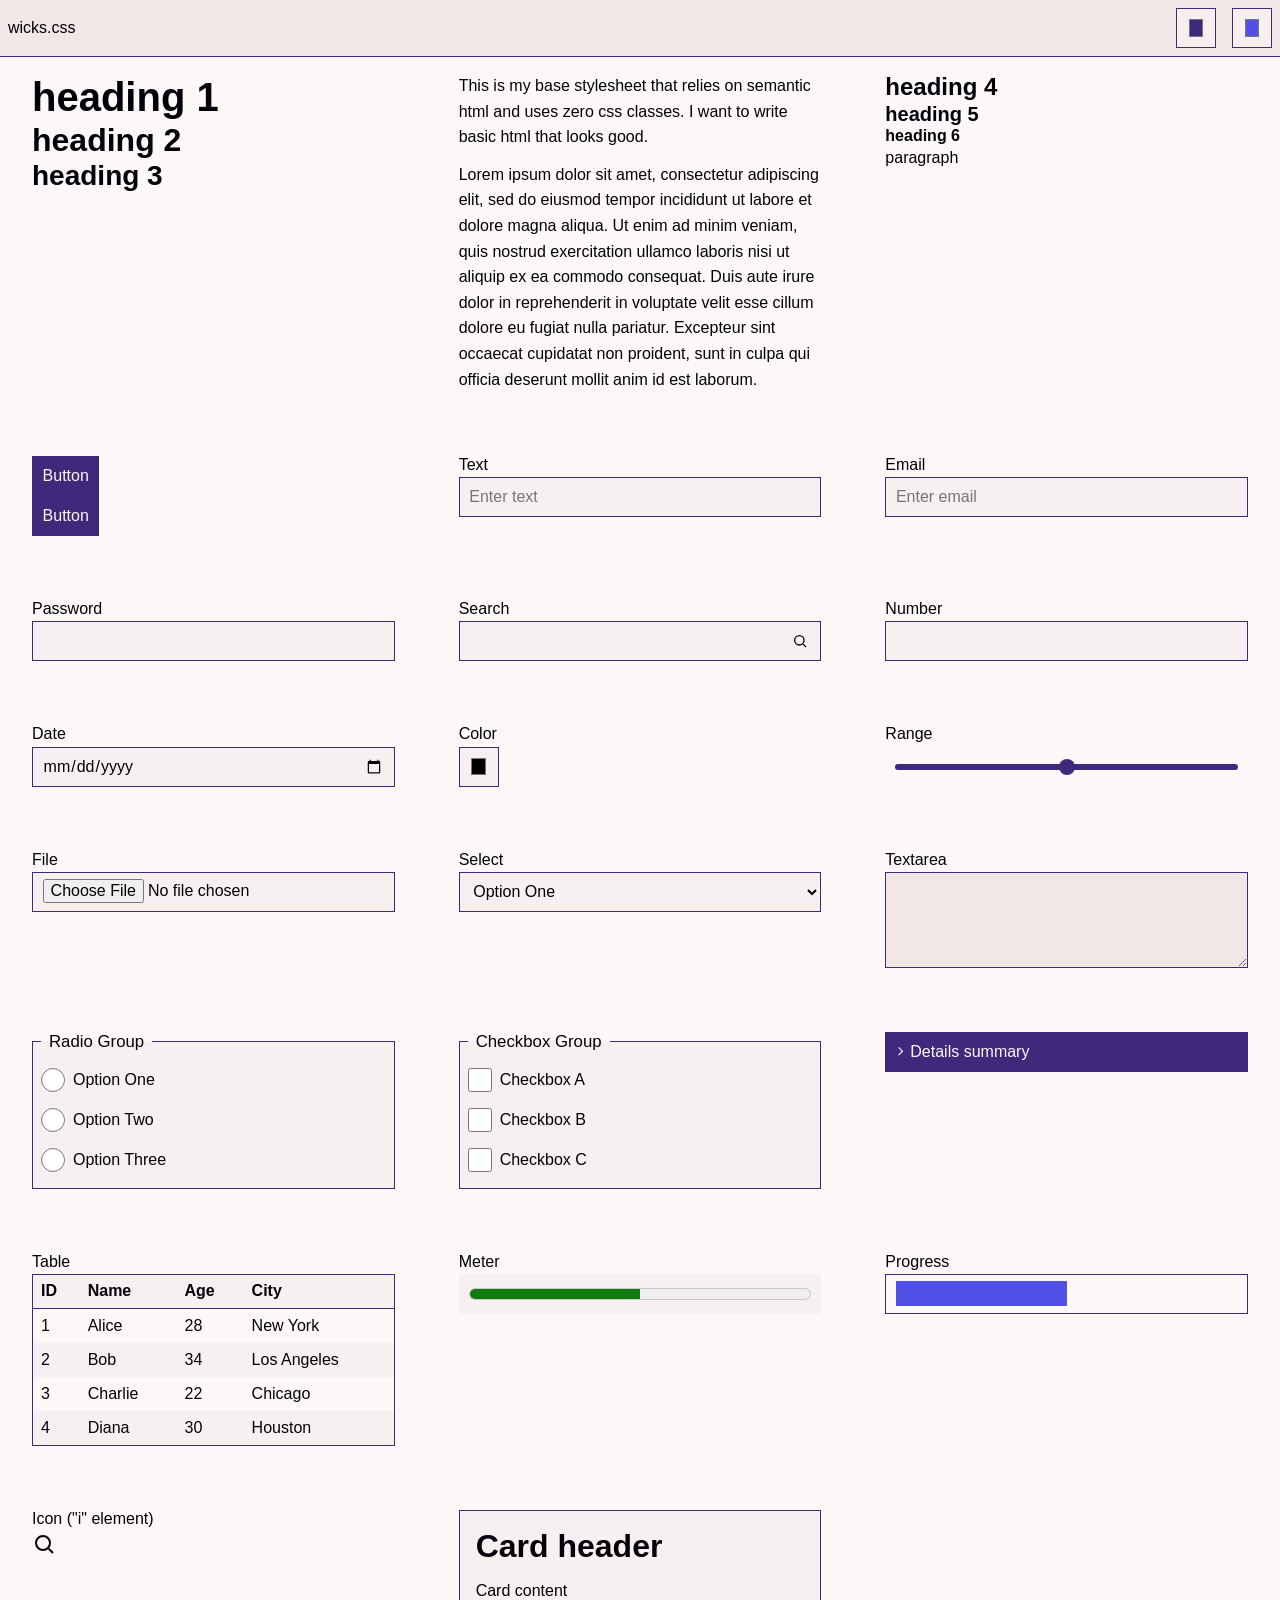
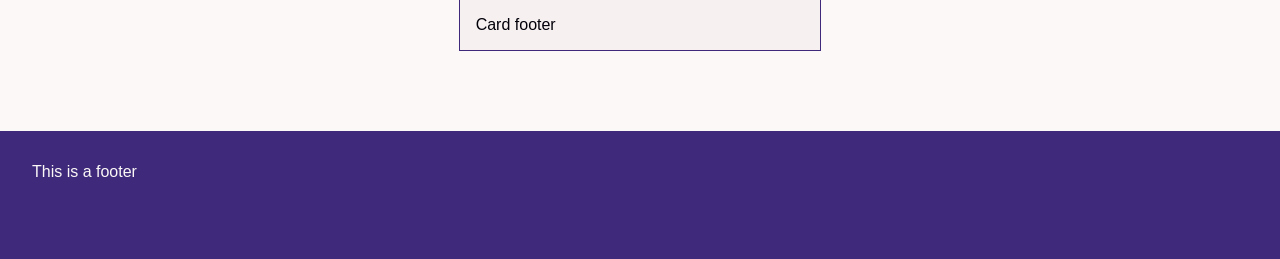
==== commit cb5691e0: "Updates" ====
--- a/index.html
+++ b/index.html
@@ -9,6 +9,18 @@
 <body>
     <header>
         wicks.css
+
+        <!-- Color changers  -->
+        <input id="primary-color" style="margin-left: auto;" type="color"
+            oninput="document.documentElement.style.setProperty('--primary', this.value)" />
+        <input id="secondary-color" type="color"
+            oninput="document.documentElement.style.setProperty('--secondary', this.value)" />
+        <script>
+            document.getElementById('primary-color').value = getComputedStyle(document.documentElement).getPropertyValue('--primary').trim();
+            document.getElementById('secondary-color').value = getComputedStyle(document.documentElement).getPropertyValue('--secondary').trim();
+        </script>
+
+
     </header>
 
     <main style="display: grid; grid-template-columns: repeat(auto-fit, minmax(300px, 1fr)); gap: 4rem;">
@@ -20,7 +32,8 @@
         </div>
 
         <div>
-            <p>I'm working on a base stylesheet that relies on semantic html and uses zero css classes.</p>
+            <p>This is my base stylesheet that relies on semantic html and uses zero css classes. I want to write basic
+                html that looks good.</p>
 
             <p>Lorem ipsum dolor sit amet, consectetur adipiscing elit, sed do eiusmod tempor incididunt ut labore et
                 dolore magna aliqua. Ut enim ad minim veniam, quis nostrud exercitation ullamco laboris nisi ut aliquip
@@ -37,10 +50,7 @@
         </div>
         <div>
             <button type="button">Button</button>
-        </div>
-
-        <div>
-            <button type="submit">Submit</button>
+            <input type="button" value="Button">
         </div>
 
         <div>
@@ -105,20 +115,18 @@
         <div>
             <fieldset>
                 <legend>Radio Group</legend>
-                <div class="inline-group">
-                    <label>
-                        <input type="radio" name="radio-group" value="one" />
-                        Option One
-                    </label>
-                    <label>
-                        <input type="radio" name="radio-group" value="two" />
-                        Option Two
-                    </label>
-                    <label>
-                        <input type="radio" name="radio-group" value="three" />
-                        Option Three
-                    </label>
-                </div>
+                <label>
+                    <input type="radio" name="radio-group" value="one" />
+                    Option One
+                </label>
+                <label>
+                    <input type="radio" name="radio-group" value="two" />
+                    Option Two
+                </label>
+                <label>
+                    <input type="radio" name="radio-group" value="three" />
+                    Option Three
+                </label>
             </fieldset>
         </div>
 
@@ -203,6 +211,14 @@
             <i data-icon="magnifying-glass"></i>
         </div>
 
+        <article>
+            <header>
+                <h2>Card header</h2>
+            </header>
+            <div>Card content</div>
+            <footer>Card footer</footer>
+        </article>
+
     </main>
 
     <footer>This is a footer</footer>
--- a/wicks.css
+++ b/wicks.css
@@ -4,16 +4,20 @@
 
     :root {
         --primary: #3f568b;
-        --primary: rgb(66 6 127);
-        --primary: green;
+        --primary: #3e297a;
+        /* --primary: rgb(66 6 127);
+        --primary: rgb(2, 108, 2); */
         /* --secondary: rgb(233 100 52); */
-        --secondary: green;
+        --secondary: #00d0d0;
+        --secondary: #5151e6;
         --white: color-mix(in oklch, white 97%, var(--primary) 3%);
         --black: color-mix(in oklch, black 75%, var(--primary) 25%);
+        --primaryLightest: color-mix(in oklch, white 94%, var(--primary) 6%);
         --primaryLighter: color-mix(in oklch, white 90%, var(--primary) 10%);
         --primaryLight: color-mix(in oklch, white 60%, var(--primary) 40%);
         --primaryDark: color-mix(in oklch, black 25%, var(--primary) 75%);
         --primaryDarker: color-mix(in oklch, black 50%, var(--primary) 50%);
+        --secondaryLightest: color-mix(in oklch, white 94%, var(--secondary) 6%);
         --secondaryLighter: color-mix(in oklch, white 90%, var(--secondary) 10%);
         --secondaryLight: color-mix(in oklch, white 60%, var(--secondary) 40%);
         --secondaryDark: color-mix(in oklch, black 25%, var(--secondary) 75%);
@@ -30,16 +34,20 @@
         --boxShadowInset: 0px 0px 0px .03em var(--primary) inset;
 
         --dropShadow: drop-shadow(0px 0px 2px var(--primaryDark));
+        --borderRadius: 0;
 
 
         --headerHeight: 3rem;
+
+
 
 
         font: normal 16px Segoe UI, Roboto, Helvetica Neue, Arial, sans-serif;
         color: var(--black);
-        accent-color: var(--primaryLight);
+
         box-sizing: border-box;
         interpolate-size: allow-keywords;
+        accent-color: var(--secondary);
 
     }
 
@@ -56,8 +64,7 @@
         padding: 0;
         scrollbar-width: thin;
         scrollbar-color: #888 transparent;
-
-        accent-color: var(--primaryLight);
+        accent-color: var(--secondary);
 
         &,
         &::before,
@@ -78,6 +85,8 @@
         &::-webkit-scrollbar-track {
             background: transparent;
         }
+
+
     }
 
     ::selection {
@@ -216,17 +225,14 @@
         width: 1.5rem;
         accent-color: var(--secondary);
 
-        &:focus,
-        focus-visible {
-            /* outline: 0px; */
-        }
+
     }
 
     button,
     select,
     input:not([type="checkbox"], [type="radio"]),
     textarea,
-    details:not([open]) summary,
+    details>summary,
     meter,
     progress {
 
@@ -236,7 +242,8 @@
         padding: .4rem .6rem;
         outline: 0;
         border: var(--border);
-        background-color: var(--white);
+        border-radius: var(--borderRadius);
+        background-color: var(--primaryLightest);
 
         &:disabled {
             /* Probably needs to be more gray */
@@ -246,66 +253,69 @@
         }
 
         &:hover:not(:disabled, :focus, :focus-visible, :focus-within) {
-            box-shadow: var(--boxShadow);
-        }
-
-        /* &:is(form.submitted :invalid) {
-        border: var(--borderDanger);
-    } */
-
-        &:focus,
-        &:focus-within,
-        &:focus-visible {
-            /* box-shadow: var(--boxShadow), var(--boxShadowInset); */
-            filter: drop-shadow(0px 0px 2px var(--primaryDark));
-        }
-
-        &:is(button),
-        &:is(summary) {
+            border-color: var(--secondary);
+        }
+
+        &:focus-visible,
+        &:focus {
+            box-shadow: 0px 0px 0px 1px inset var(--secondary);
+            border-color: var(--secondary);
+            background-color: var(--white);
+        }
+
+        &:is(button, input[type="button"], input[type="submit"], input[type="reset"], details>summary) {
             display: grid;
             place-items: center;
             min-width: 4rem;
             width: fit-content;
             max-width: 100%;
-            /* todo Text will wrap, needs line stuff to keep it on 1 line */
             text-wrap: balance;
             user-select: none;
             cursor: pointer;
-            /* background-color: var(--primaryLighter); */
+            background-color: var(--primary);
+            color: var(--white);
 
             &:active:not(:disabled) {
-                box-shadow: var(--boxShadow), var(--boxShadowInset), var(--boxShadowDark);
-            }
-
-            &[type="submit"] {
-                /* Needs better focus state */
-                color: var(--white);
-                background-color: var(--primary);
-            }
-
+                box-shadow: 0px 0px 0px 2px var(--secondary);
+            }
+
+            &:is(details>summary) {
+                display: flex;
+                flex-flow: row nowrap;
+                gap: .5rem;
+                width: 100%;
+
+                &::marker,
+                &::-webkit-details-marker {
+                    display: none;
+                    content: "";
+                }
+
+                &::before {
+                    content: "";
+                    width: 0.4rem;
+                    height: 0.4rem;
+                    border-right: 1.5px solid currentColor;
+                    border-bottom: 1.5px solid currentColor;
+                    transform: rotate(var(--caret-angle));
+                    transform-origin: center;
+                    transition: --caret-angle 0.1s ease-out;
+                    flex: none;
+                }
+            }
         }
 
         &:is(select) {
             /* appearance: none; */
             cursor: pointer;
-            background-color: var(--white);
-            width: clamp(7rem, 20rem, 100%);
-
-            &:focus,
-            &:focus-visible {
-                background-color: var(--primaryLighter);
-            }
+
+        }
+
+        &:is([type="file"]) {
+            cursor: pointer;
         }
 
         &:is(input) {
-            background-color: var(--white);
-            width: clamp(7rem, 20rem, 100%);
-
-
-            &:focus,
-            &:focus-visible {
-                background-color: var(--primaryLighter);
-            }
 
             &[type="color"] {
                 aspect-ratio: 1/1;
@@ -321,22 +331,53 @@
                 background-position: right 0.75rem center;
                 padding-right: 2rem;
             }
+
+            &[type="range"] {
+                cursor: pointer;
+                border-width: 0px;
+                -webkit-appearance: none;
+                background: transparent;
+            }
+
+
         }
 
         &:is(textarea) {
             min-height: 6rem;
             resize: vertical;
-            background-color: var(--white);
-
-            &:focus,
+            background-color: var(--primaryLighter);
+
             &:focus-visible {
-                background-color: var(--primaryLighter);
+                background-color: var(--white);
+            }
+        }
+
+        /* Need to exclude from hover styles */
+        &:is(meter) {}
+
+        &:is(progress) {
+
+
+            background-color: transparent;
+
+            &::-webkit-progress-bar {
+                background-color: transparent;
+            }
+
+            &::-webkit-progress-value {
+                background-color: var(--secondary);
+            }
+
+            &::-moz-progress-bar {
+                background-color: var(--secondary);
             }
         }
     }
 
     fieldset {
         padding: .5rem 0;
+        border: var(--border);
+        background-color: var(--primaryLightest);
 
         legend {
             cursor: default;
@@ -377,7 +418,10 @@
         width: 100%;
         border-collapse: collapse;
         background-color: var(--white);
-        box-shadow: var(--boxShadow);
+        /* box-shadow: 0px 0px 0px 1px var(--secondary); */
+        border: var(--border);
+        /* display: block;
+        padding: .5rem; */
 
         th,
         td {
@@ -387,18 +431,28 @@
         }
 
         thead {
-            background-color: var(--primaryLighter);
+            background-color: var(--primaryLightest);
             font-weight: 600;
 
             th {
                 border-bottom: 1px solid var(--primary);
-            }
+
+                /* Hmmm */
+                /* &:is(table:has(tbody>tr:first-of-type:hover)) th {
+                    border-color: transparent;
+                } */
+            }
+
         }
 
         tbody {
             tr {
                 &:nth-child(even) {
-                    background-color: var(--primaryLighter);
+                    background-color: var(--primaryLightest);
+                }
+
+                &:hover {
+                    /* box-shadow: 0px 0px 0px 1px inset var(--secondary); */
                 }
             }
         }
@@ -418,8 +472,11 @@
         display: block;
         height: 1.5rem;
         width: 1.5rem;
+        /* stroke: var(--primary); */
+
 
         &::before {
+            /* stroke: var(--primary); */
             content: "";
             display: block;
             background-repeat: no-repeat;
@@ -443,45 +500,13 @@
         --caret-angle: -45deg;
         overflow: hidden;
 
-        summary {
-            width: 100% !important;
-            /* display: flex;
-        align-items: center;
-        gap: 0.6rem;
-        cursor: pointer;
-        padding: 0.75rem 1rem;
-        user-select: none;
-        list-style: none; */
-
-            /* background-color: var(--primaryLighter); */
-
-            &::marker,
-            &::-webkit-details-marker {
-                display: none;
-                content: "";
-            }
-
-            &::before {
-                content: "";
-                width: 0.4rem;
-                height: 0.4rem;
-                border-right: 1.5px solid currentColor;
-                border-bottom: 1.5px solid currentColor;
-                transform: rotate(var(--caret-angle));
-                transform-origin: center;
-                transition: --caret-angle 0.1s ease-out;
-                flex: none;
-            }
-
-        }
-
         &[open] {
             box-shadow: var(--boxShadow);
             --caret-angle: 45deg;
 
-            summary {
+            /* summary {
                 background-color: var(--primaryLight);
-            }
+            } */
 
         }
 
@@ -499,19 +524,8 @@
         }
     }
 
-    progress {}
-
-    meter {}
-
-    input[type="range"] {
-        -webkit-appearance: none;
-        /* removes default styling */
-        width: 200px;
-        height: 6px;
-        background: transparent;
-        /* needed for Firefox */
-        cursor: pointer;
-    }
+
+    input[type="range"] {}
 
     /* Chrome, Safari, Edge */
     input[type="range"]::-webkit-slider-runnable-track {
@@ -546,8 +560,7 @@
         border: none;
     }
 
-    /* Card */
-    article {}
+
 
     section {}
 
@@ -557,36 +570,67 @@
     /* Layouts */
 
     body {
-        
-    }
-
-    body:has(>header) {
-        padding-top: calc(var(--headerHeight) + 1rem);
-    }
+        display: grid;
+        gap: 1rem;
+    }
+
+
 
     body>header {
+        display: flex;
+        align-items: center;
+        height: fit-content;
+        gap: 1rem;
         padding: .5rem;
-        position: fixed;
-        top: 0;
-        left: 0;
-        width: 100%;
-        height: var(--headerHeight);
-        z-index: 15;
+        /* position: fixed; */
+        /* top: 0;
+        left: 0; */
+        /* 
+        z-index: 15; */
         background-color: var(--primaryLighter);
         border-bottom: var(--border);
     }
 
     body>main {
-        padding: 0 2rem;
-    }
+        padding: 0 2rem 4rem 2rem;
+    }
+
+    /* body:has(>header) body > main {
+        padding-top: calc(var(--headerHeight) + 1rem);
+    } */
 
     body>footer {
         min-height: 8rem;
-        margin-top: 2rem;
+        /* margin-top: 2rem; */
         padding: 2rem;
         background-color: var(--primary);
         color: var(--white);
     }
 
+    /* Card */
+    article {
+        /* border-radius: .5rem; */
+        /* corner-shape: squircle; */
+        background-color: var(--primaryLightest);
+        border: var(--border);
+        padding: 1rem;
+        display: grid;
+        gap: 1rem;
+        /* box-shadow: var(--boxShadow); */
+
+        /* Card header */
+        >header {}
+
+        /* Card content */
+        >div {}
+
+        /* Card footer */
+        >footer {}
+
+
+
+    }
+
+    menu[popover] {}
 
 }
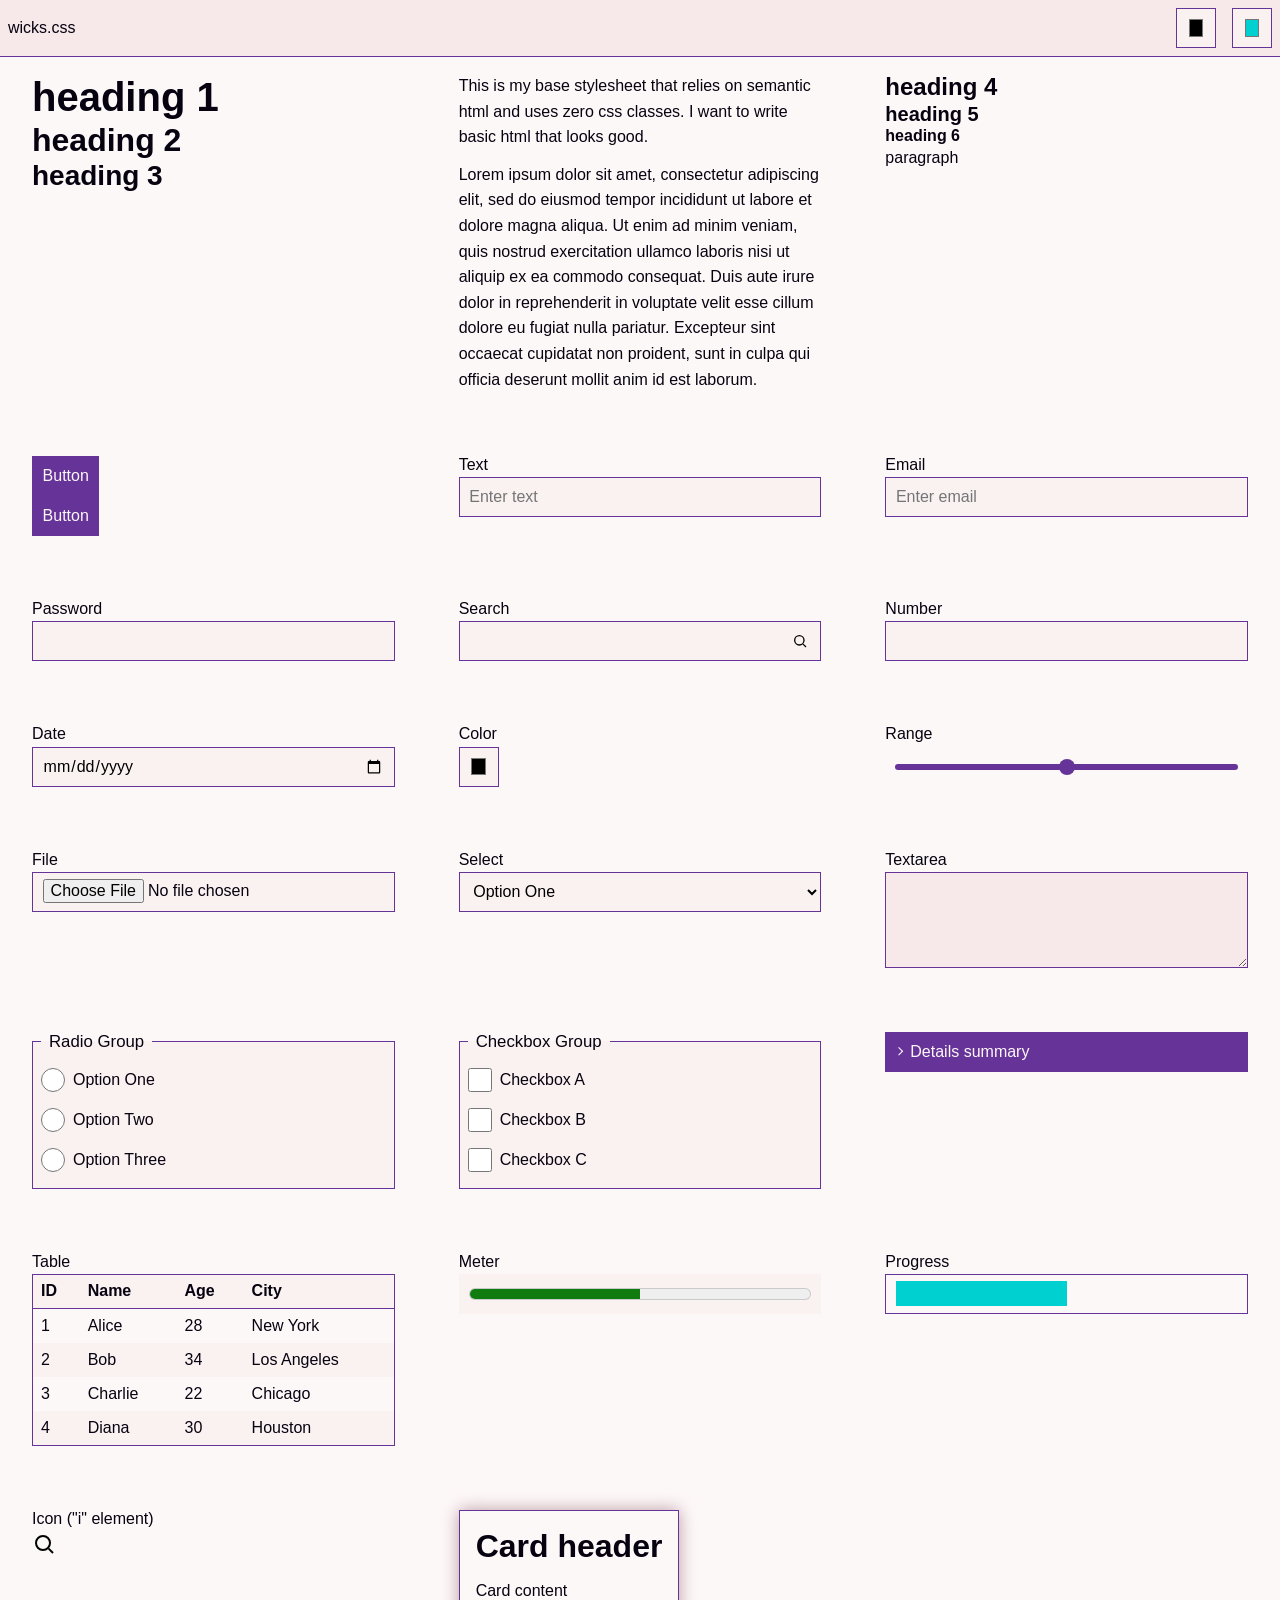
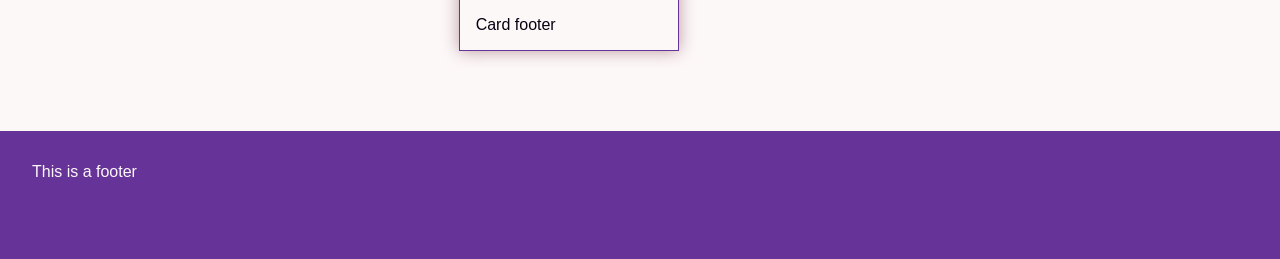
==== commit fdb40aa2: "commit" ====
--- a/index.html
+++ b/index.html
@@ -2,6 +2,8 @@
 <html>
 
 <head>
+    <meta charset="UTF-8">
+    <meta name="viewport" content="width=device-width, initial-scale=1.0">
     <title>wicks.css</title>
     <link rel="stylesheet" href="wicks.css" />
 </head>
--- a/wicks.css
+++ b/wicks.css
@@ -5,11 +5,13 @@
     :root {
         --primary: #3f568b;
         --primary: #3e297a;
-        /* --primary: rgb(66 6 127);
-        --primary: rgb(2, 108, 2); */
-        /* --secondary: rgb(233 100 52); */
+        --primary: rebeccapurple;
+
+        --secondary: #5151e6;
+        --secondary: green;
         --secondary: #00d0d0;
-        --secondary: #5151e6;
+
+
         --white: color-mix(in oklch, white 97%, var(--primary) 3%);
         --black: color-mix(in oklch, black 75%, var(--primary) 25%);
         --primaryLightest: color-mix(in oklch, white 94%, var(--primary) 6%);
@@ -24,22 +26,18 @@
         --secondaryDarker: color-mix(in oklch, black 50%, var(--secondary) 50%);
 
 
+        --gray: color-mix(in oklch, gray 35%, var(--primaryLight) 65%);
 
         --danger: red;
 
         --border: 1px solid var(--primary);
         --borderDanger: 1px solid var(--danger);
         --boxShadow: 0px 0px .5em var(--primaryLight);
-        --boxShadowDark: 0px 0px .15em var(--primaryDark);
-        --boxShadowInset: 0px 0px 0px .03em var(--primary) inset;
-
-        --dropShadow: drop-shadow(0px 0px 2px var(--primaryDark));
+        --boxShadow: 0px 0px 1rem color-mix(in oklch, gray 35%, var(--primaryLight) 65%);
+
+
+
         --borderRadius: 0;
-
-
-        --headerHeight: 3rem;
-
-
 
 
         font: normal 16px Segoe UI, Roboto, Helvetica Neue, Arial, sans-serif;
@@ -86,6 +84,13 @@
             background: transparent;
         }
 
+        &:link {
+            text-decoration-color: transparent;
+        }
+
+        &:has(dialog[open]) {
+            overflow: hidden;
+        }
 
     }
 
@@ -142,42 +147,41 @@
 
 
 
-    a {
+    a:not([role="button"]) {
+        cursor: pointer;
         color: var(--secondary);
-        text-decoration-line: underline;
-        text-decoration-color: transparent;
-        text-decoration-thickness: 1px;
-        text-underline-offset: 0.15em;
-        transition: color 0.1s ease-out, background-color 0.1s ease-out, text-decoration-color 0.1s ease-out, box-shadow 0.1s ease-out;
-
-        &:link {
-            text-decoration-color: transparent;
-        }
+        outline: none;
 
         &:visited {
-            color: var(--secondaryDark);
-        }
-
-        &:hover {
-            text-decoration-color: initial;
-        }
-
-        &:focus {
-            outline: none;
-        }
-
-        &:focus-visible {
-            text-decoration-color: initial;
-            box-shadow: var(--boxShadow);
-        }
-
+            color: var(--secondary);
+        }
+
+        &:hover, &:focus-visible, &:active {
+            text-decoration: underline;
+            text-underline-offset: 0.2rem;
+        }
+
+        &:focus-visible,
         &:active {
-            color: var(--secondaryDark);
-            text-decoration-color: var(--secondaryDark);
-        }
-    }
-
-
+            outline: 2px solid var(--secondary);
+            outline-offset: 2px;
+        }
+
+        &:active {
+            color: var(--secondaryDarker)
+        }
+    }
+
+    mark {
+        background-color: var(--secondaryLight);
+    }
+
+    /* Badge */
+    small {}
+
+    strong {}
+
+    em {}
 
     ul,
     ol {
@@ -207,9 +211,6 @@
         transition: background-color .1s ease-out;
         user-select: none;
 
-        /* &:focus-within {
-        box-shadow: var(--boxShadow), var(--boxShadowInset);
-    } */
 
         &:hover {
             background-color: var(--primaryLighter);
@@ -228,7 +229,9 @@
 
     }
 
+
     button,
+    a[role="button"],
     select,
     input:not([type="checkbox"], [type="radio"]),
     textarea,
@@ -263,7 +266,7 @@
             background-color: var(--white);
         }
 
-        &:is(button, input[type="button"], input[type="submit"], input[type="reset"], details>summary) {
+        &:is(button, a[role="button"], input[type="button"], input[type="submit"], input[type="reset"], details>summary) {
             display: grid;
             place-items: center;
             min-width: 4rem;
@@ -278,6 +281,8 @@
             &:active:not(:disabled) {
                 box-shadow: 0px 0px 0px 2px var(--secondary);
             }
+
+            &:is(a>button) {}
 
             &:is(details>summary) {
                 display: flex;
@@ -303,6 +308,8 @@
                     flex: none;
                 }
             }
+
+
         }
 
         &:is(select) {
@@ -395,17 +402,17 @@
     }
 
     form {
+        --column-width: 20rem;
         display: grid;
-        row-gap: .5rem;
-        column-gap: 1.5rem;
-        align-items: end;
-        grid-template-columns: 1fr;
+        grid-template-columns: repeat(auto-fit, minmax(var(--column-width), 1fr));
+        width: clamp(50vw, 60rem, 100%);
+        row-gap: 1.5rem;
+        column-gap: 2rem;
         padding: 1rem;
-        min-width: 95vw;
-        max-width: fit-content;
-
-        .button-row,
-        div:has(button[type="submit"]) {
+
+
+        div:has(button[type="submit"]),
+        footer:has(button[type="submit"]) {
             grid-column: 1/-1;
             margin-top: 1rem;
             display: flex;
@@ -485,6 +492,7 @@
         }
 
         &[data-icon="magnifying-glass"] {
+
             background-image: url("data:image/svg+xml,%3Csvg xmlns='http://www.w3.org/2000/svg' viewBox='0 0 24 24' fill='none' stroke='currentColor' stroke-width='2'%3E%3Ccircle cx='11' cy='11' r='7'/%3E%3Cline x1='16.65' y1='16.65' x2='21' y2='21'/%3E%3C/svg%3E");
         }
 
@@ -497,10 +505,16 @@
     }
 
     details {
+
+        /* &:active {
+            background-color: red;
+        } */
+
         --caret-angle: -45deg;
         overflow: hidden;
 
         &[open] {
+
             box-shadow: var(--boxShadow);
             --caret-angle: 45deg;
 
@@ -518,9 +532,11 @@
         }
 
         &[open]::details-content {
+            border: var(--border);
             block-size: auto;
             content-visibility: visible;
             min-height: 5rem;
+            padding: 1rem;
         }
     }
 
@@ -609,13 +625,14 @@
 
     /* Card */
     article {
-        /* border-radius: .5rem; */
-        /* corner-shape: squircle; */
-        background-color: var(--primaryLightest);
+        display: grid;
+        gap: 1rem;
+        width: fit-content;
+        background-color: var(--white);
+        box-shadow: var(--boxShadow);
         border: var(--border);
         padding: 1rem;
-        display: grid;
-        gap: 1rem;
+
         /* box-shadow: var(--boxShadow); */
 
         /* Card header */
@@ -633,4 +650,32 @@
 
     menu[popover] {}
 
+
+    dialog[open] {
+        /* padding: 1rem; */
+        margin: auto;
+        border: var(--border);
+
+        &::backdrop {
+            background-color: var(--primary);
+            opacity: .4;
+
+        }
+
+
+        >article {
+            display: flex;
+            flex-flow: column nowrap;
+
+            /* Dialog header */
+            >header {}
+
+            /* Dialog content */
+            >div {}
+
+            /* Dialog footer (buttons) */
+            >footer {}
+
+        }
+    }
 }
